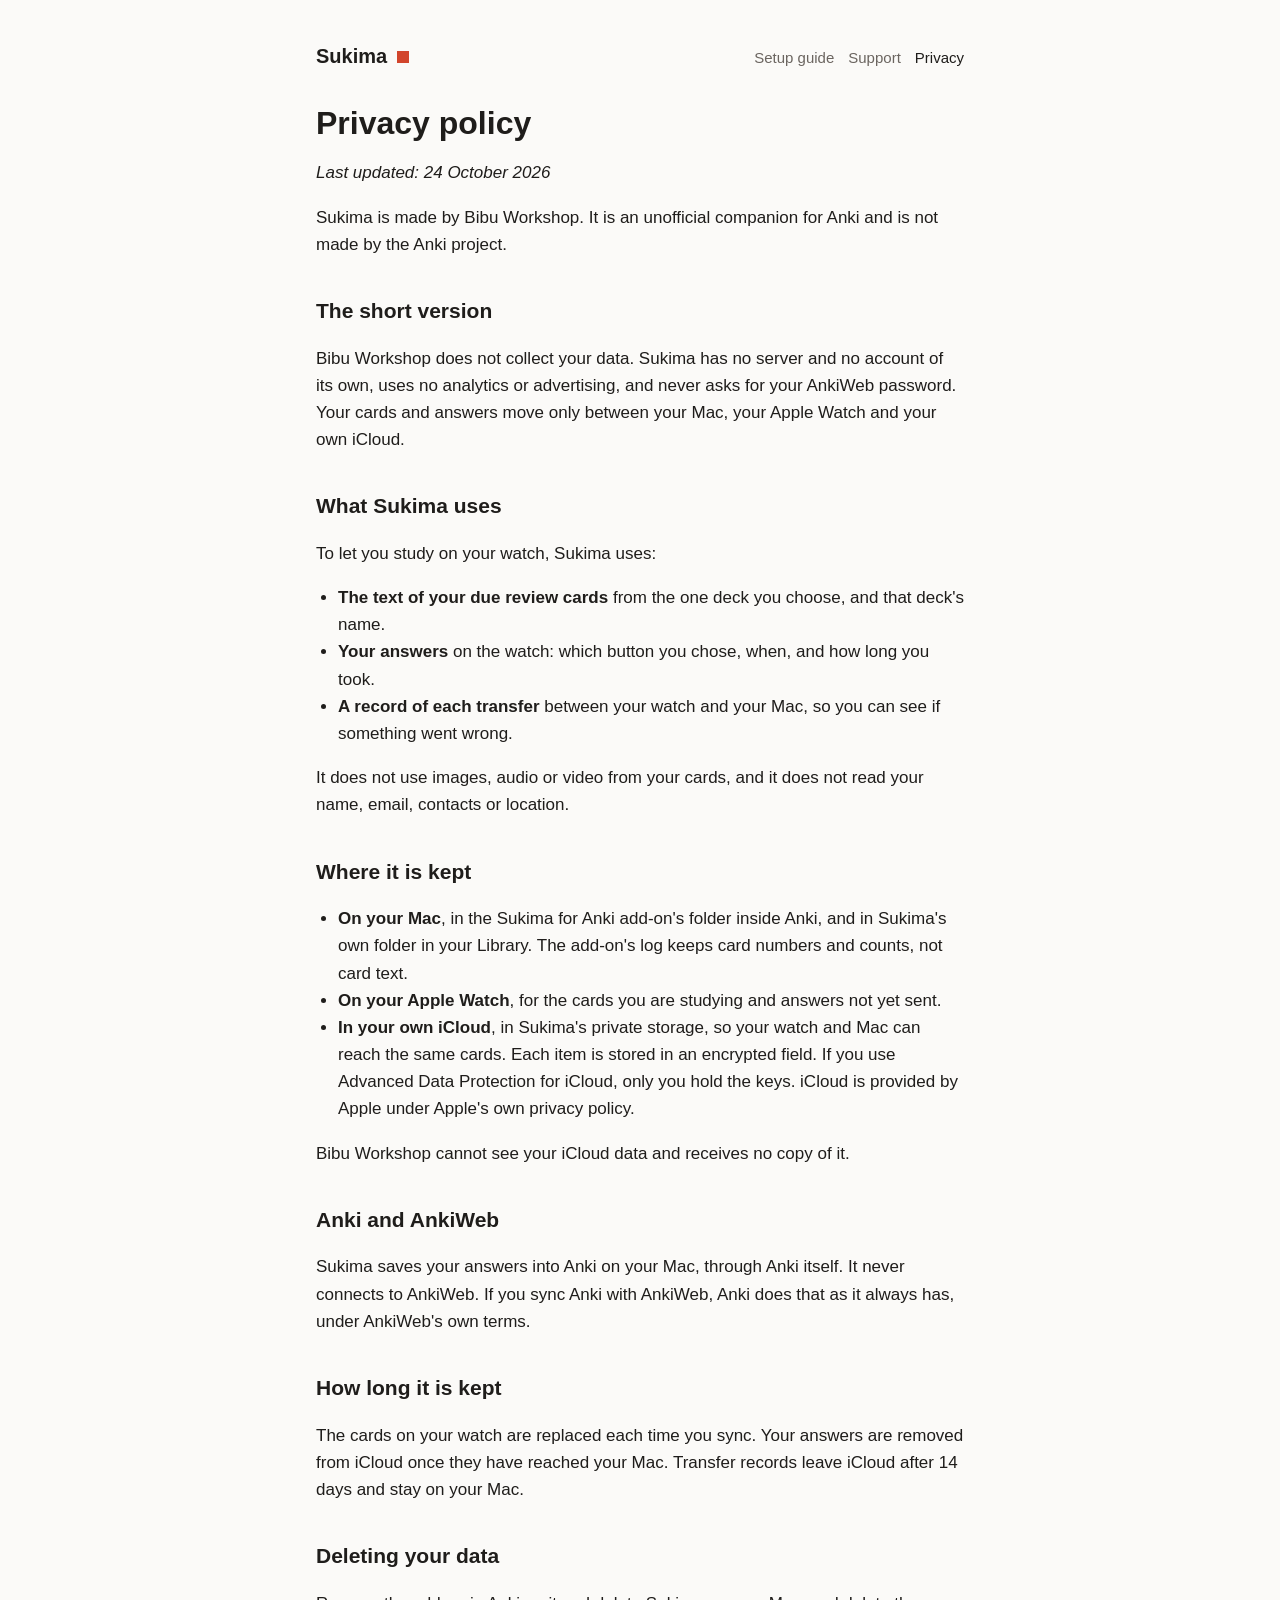
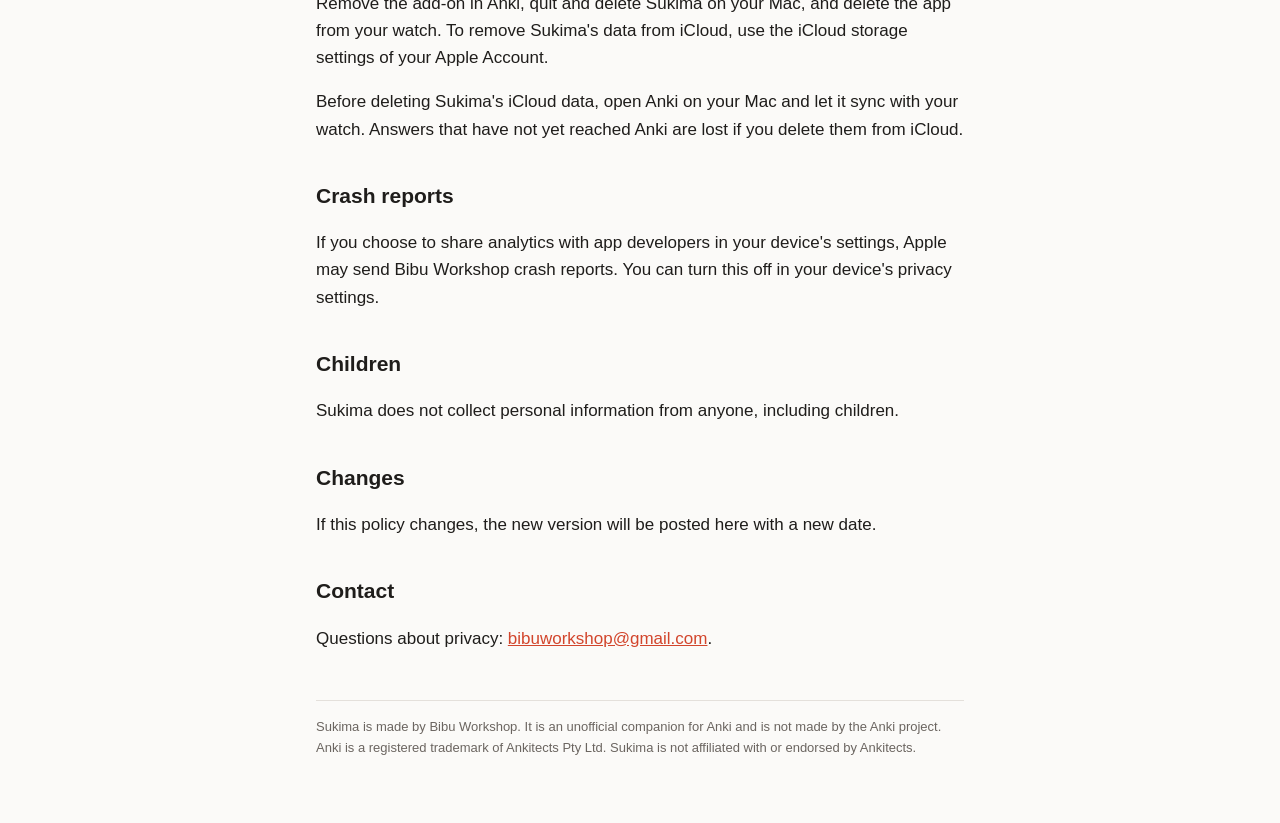
==== privacy/index.html @ 81890bb4 "Support site: home, support, privacy; setup guide placeholder Co-Authored-By: Claude Opus 5.5 <norep" ====
<!doctype html>
<html lang="en">
<head>
<meta charset="utf-8">
<meta name="viewport" content="width=device-width, initial-scale=1">
<title>Sukima privacy policy</title>
<link rel="stylesheet" href="../style.css">
</head>
<body>
<main>
<header><a class="brand" href="../">Sukima</a><span class="mark" aria-hidden="true"></span><nav><a href="../help/">Setup guide</a><a href="../support/">Support</a><a href="../privacy/" aria-current="page">Privacy</a></nav></header>
<h1>Privacy policy</h1>
<p><em>Last updated: 24 October 2026</em></p>
<p>Sukima is made by Bibu Workshop. It is an unofficial companion for Anki and is not made by the Anki project.</p>
<h2>The short version</h2>
<p>Bibu Workshop does not collect your data. Sukima has no server and no account of its own, uses no analytics or advertising, and never asks for your AnkiWeb password. Your cards and answers move only between your Mac, your Apple Watch and your own iCloud.</p>
<h2>What Sukima uses</h2>
<p>To let you study on your watch, Sukima uses:</p>
<ul>
<li><strong>The text of your due review cards</strong> from the one deck you choose, and that deck's name.</li>
<li><strong>Your answers</strong> on the watch: which button you chose, when, and how long you took.</li>
<li><strong>A record of each transfer</strong> between your watch and your Mac, so you can see if something went wrong.</li>
</ul>
<p>It does not use images, audio or video from your cards, and it does not read your name, email, contacts or location.</p>
<h2>Where it is kept</h2>
<ul>
<li><strong>On your Mac</strong>, in the Sukima for Anki add-on's folder inside Anki, and in Sukima's own folder in your Library. The add-on's log keeps card numbers and counts, not card text.</li>
<li><strong>On your Apple Watch</strong>, for the cards you are studying and answers not yet sent.</li>
<li><strong>In your own iCloud</strong>, in Sukima's private storage, so your watch and Mac can reach the same cards. Each item is stored in an encrypted field. If you use Advanced Data Protection for iCloud, only you hold the keys. iCloud is provided by Apple under Apple's own privacy policy.</li>
</ul>
<p>Bibu Workshop cannot see your iCloud data and receives no copy of it.</p>
<h2>Anki and AnkiWeb</h2>
<p>Sukima saves your answers into Anki on your Mac, through Anki itself. It never connects to AnkiWeb. If you sync Anki with AnkiWeb, Anki does that as it always has, under AnkiWeb's own terms.</p>
<h2>How long it is kept</h2>
<p>The cards on your watch are replaced each time you sync. Your answers are removed from iCloud once they have reached your Mac. Transfer records leave iCloud after 14 days and stay on your Mac.</p>
<h2>Deleting your data</h2>
<p>Remove the add-on in Anki, quit and delete Sukima on your Mac, and delete the app from your watch. To remove Sukima's data from iCloud, use the iCloud storage settings of your Apple Account.</p>
<p>Before deleting Sukima's iCloud data, open Anki on your Mac and let it sync with your watch. Answers that have not yet reached Anki are lost if you delete them from iCloud.</p>
<h2>Crash reports</h2>
<p>If you choose to share analytics with app developers in your device's settings, Apple may send Bibu Workshop crash reports. You can turn this off in your device's privacy settings.</p>
<h2>Children</h2>
<p>Sukima does not collect personal information from anyone, including children.</p>
<h2>Changes</h2>
<p>If this policy changes, the new version will be posted here with a new date.</p>
<h2>Contact</h2>
<p>Questions about privacy: <a href="mailto:bibuworkshop@gmail.com">bibuworkshop@gmail.com</a>.</p>
<footer>Sukima is made by Bibu Workshop. It is an unofficial companion for Anki and is not made by the Anki project.<br>Anki is a registered trademark of Ankitects Pty Ltd. Sukima is not affiliated with or endorsed by Ankitects.</footer>
</main>
</body>
</html>
---- style.css ----
:root{--bg:#fbfaf8;--fg:#1f1d1b;--muted:#6b6560;--rule:#e4e0db;--accent:#d2452c}
@media (prefers-color-scheme:dark){:root{--bg:#141312;--fg:#efebe6;--muted:#a39d96;--rule:#34312e;--accent:#e8664d}}
*{box-sizing:border-box}
body{margin:0;background:var(--bg);color:var(--fg);font:17px/1.6 -apple-system,BlinkMacSystemFont,"Helvetica Neue",Helvetica,Arial,sans-serif}
main{max-width:680px;margin:0 auto;padding:40px 16px 64px}
header{display:flex;align-items:baseline;gap:10px;margin-bottom:32px}
.mark{display:inline-block;width:12px;height:12px;background:var(--accent)}
.brand{font-weight:700;font-size:20px;color:var(--fg);text-decoration:none}
nav{margin-left:auto;font-size:15px}
nav a{color:var(--muted);text-decoration:none;margin-left:14px}
nav a:hover,nav a[aria-current]{color:var(--fg)}
h1{font-size:32px;line-height:1.2;margin:0 0 16px}
h2{font-size:21px;margin:36px 0 8px}
h3{font-size:17px;margin:24px 0 4px}
a{color:var(--accent)}
.lead{font-size:20px}
footer{margin-top:48px;padding-top:16px;border-top:1px solid var(--rule);font-size:13px;color:var(--muted)}
ul{padding-left:22px}
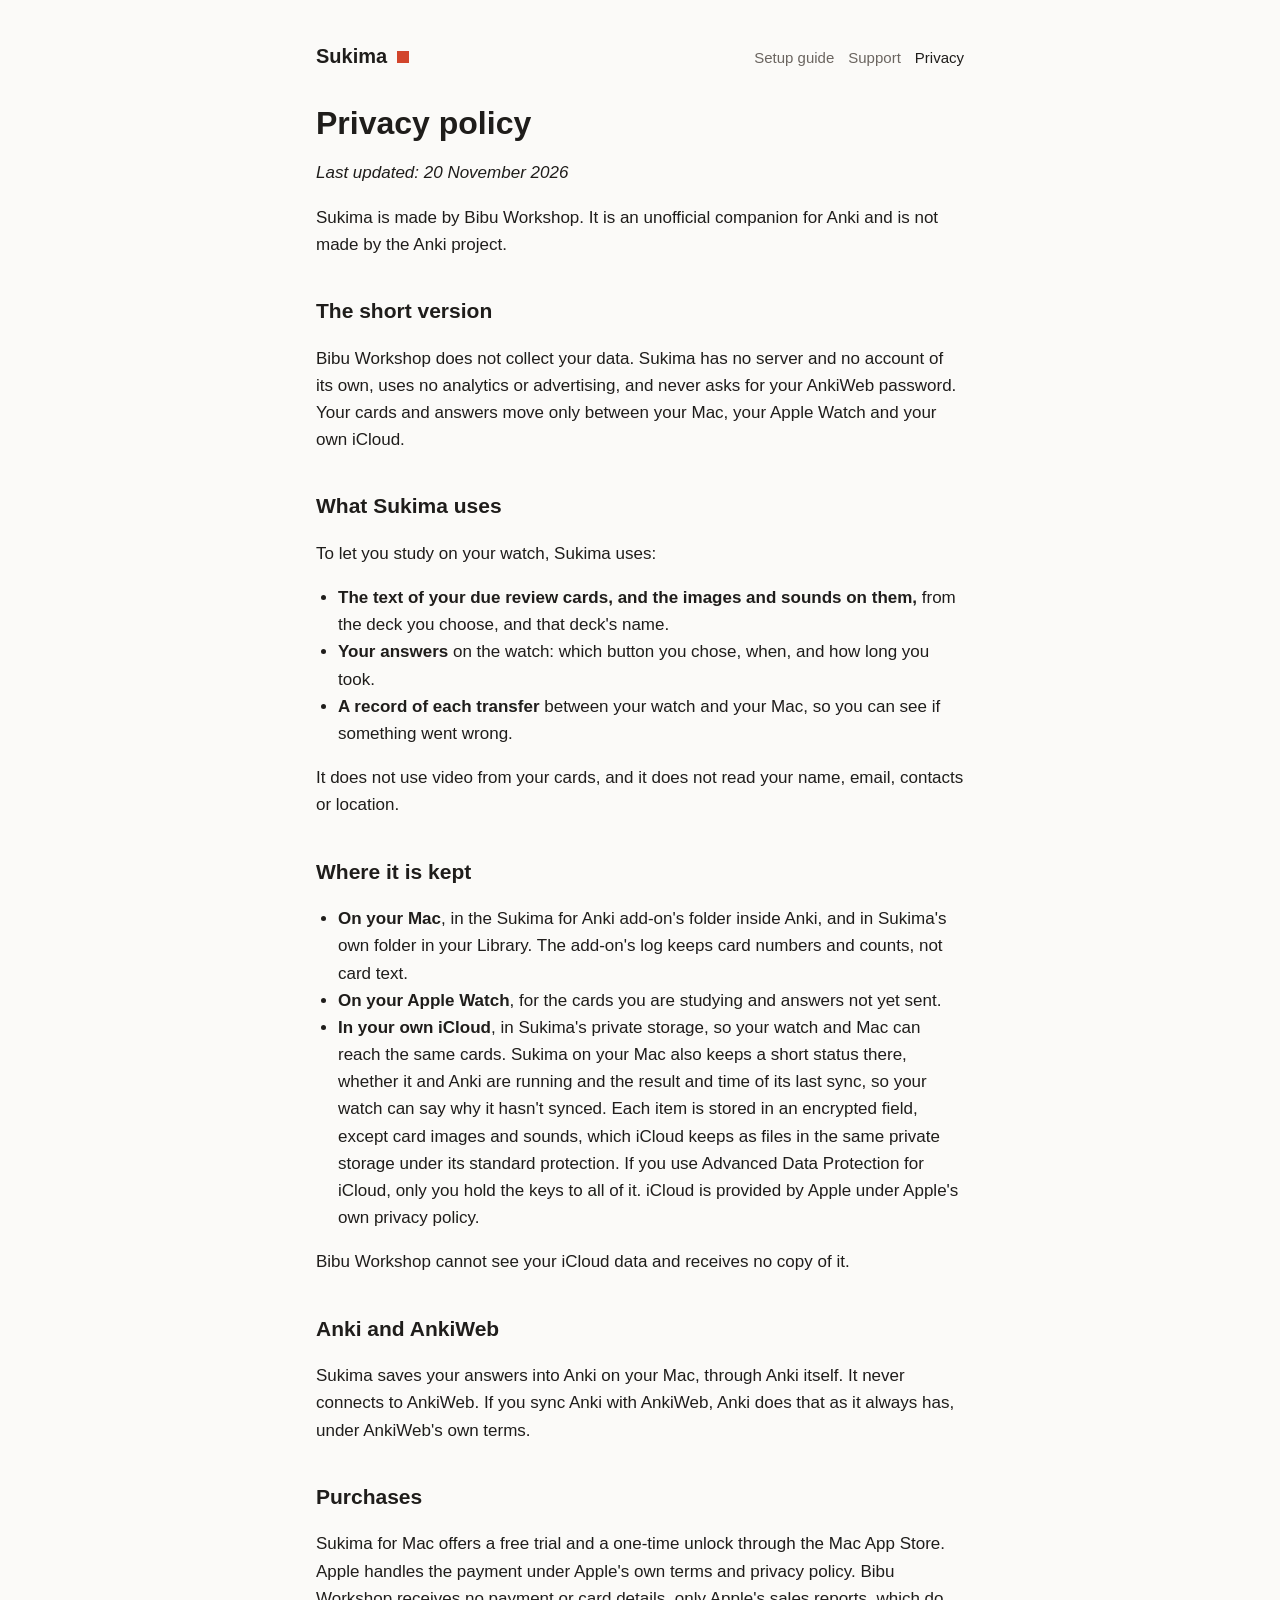
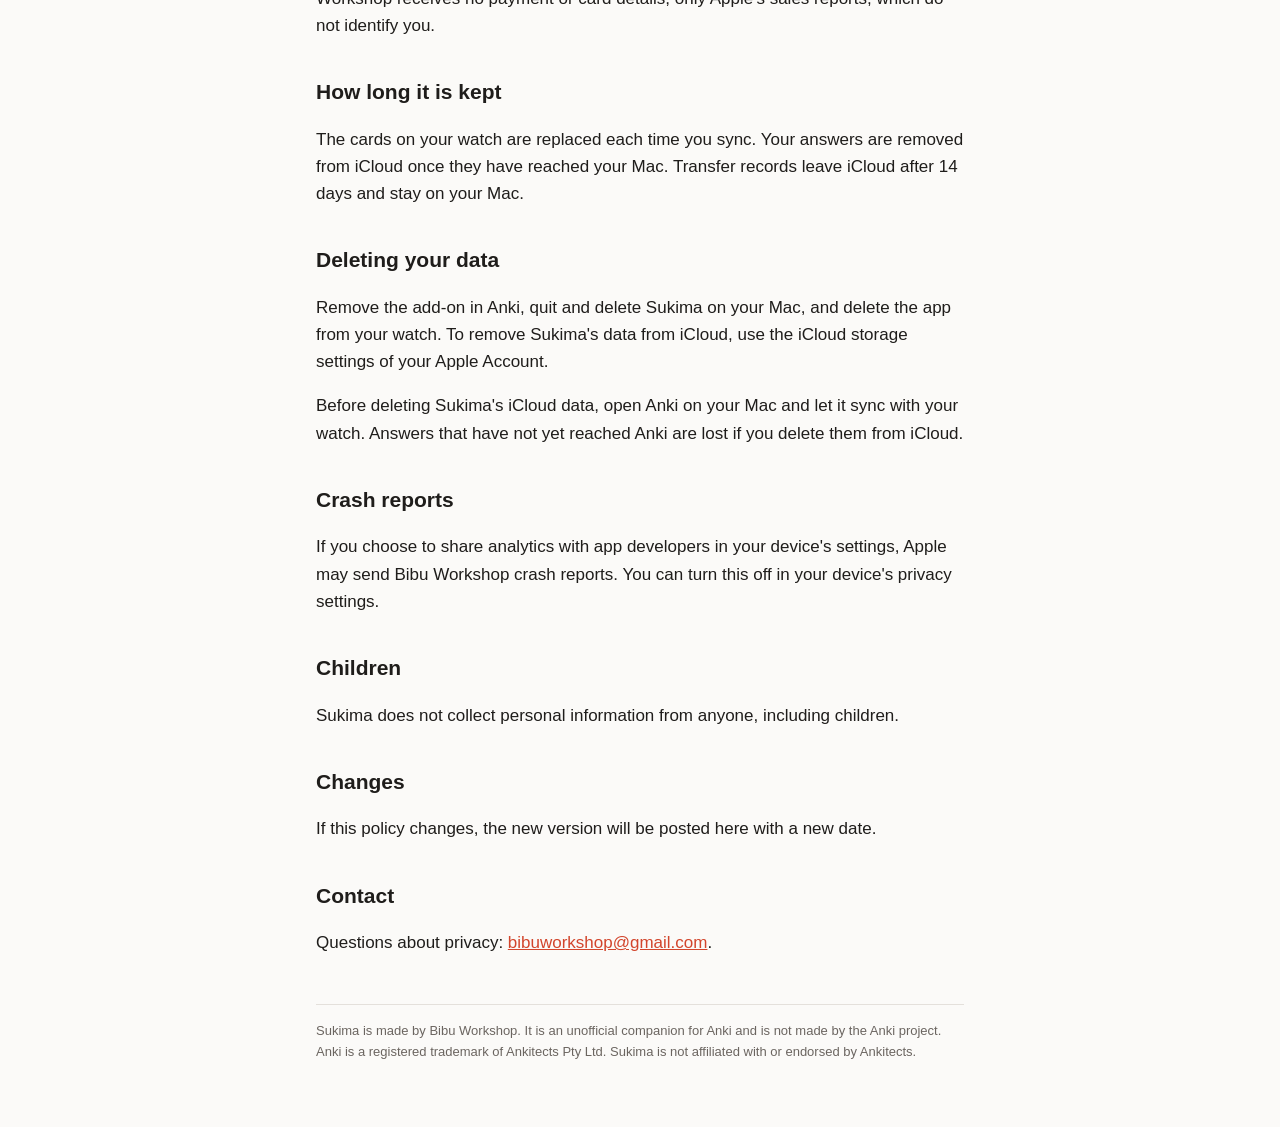
==== commit 28fda1a1: "Privacy policy: images and sounds, the Mac's status, Purchases (privacy-policy.md 0.5, DEC-223) Co-A" ====
--- a/privacy/index.html
+++ b/privacy/index.html
@@ -10,27 +10,29 @@
 <main>
 <header><a class="brand" href="../">Sukima</a><span class="mark" aria-hidden="true"></span><nav><a href="../help/">Setup guide</a><a href="../support/">Support</a><a href="../privacy/" aria-current="page">Privacy</a></nav></header>
 <h1>Privacy policy</h1>
-<p><em>Last updated: 24 October 2026</em></p>
+<p><em>Last updated: 20 November 2026</em></p>
 <p>Sukima is made by Bibu Workshop. It is an unofficial companion for Anki and is not made by the Anki project.</p>
 <h2>The short version</h2>
 <p>Bibu Workshop does not collect your data. Sukima has no server and no account of its own, uses no analytics or advertising, and never asks for your AnkiWeb password. Your cards and answers move only between your Mac, your Apple Watch and your own iCloud.</p>
 <h2>What Sukima uses</h2>
 <p>To let you study on your watch, Sukima uses:</p>
 <ul>
-<li><strong>The text of your due review cards</strong> from the one deck you choose, and that deck's name.</li>
+<li><strong>The text of your due review cards, and the images and sounds on them,</strong> from the deck you choose, and that deck's name.</li>
 <li><strong>Your answers</strong> on the watch: which button you chose, when, and how long you took.</li>
 <li><strong>A record of each transfer</strong> between your watch and your Mac, so you can see if something went wrong.</li>
 </ul>
-<p>It does not use images, audio or video from your cards, and it does not read your name, email, contacts or location.</p>
+<p>It does not use video from your cards, and it does not read your name, email, contacts or location.</p>
 <h2>Where it is kept</h2>
 <ul>
 <li><strong>On your Mac</strong>, in the Sukima for Anki add-on's folder inside Anki, and in Sukima's own folder in your Library. The add-on's log keeps card numbers and counts, not card text.</li>
 <li><strong>On your Apple Watch</strong>, for the cards you are studying and answers not yet sent.</li>
-<li><strong>In your own iCloud</strong>, in Sukima's private storage, so your watch and Mac can reach the same cards. Each item is stored in an encrypted field. If you use Advanced Data Protection for iCloud, only you hold the keys. iCloud is provided by Apple under Apple's own privacy policy.</li>
+<li><strong>In your own iCloud</strong>, in Sukima's private storage, so your watch and Mac can reach the same cards. Sukima on your Mac also keeps a short status there, whether it and Anki are running and the result and time of its last sync, so your watch can say why it hasn't synced. Each item is stored in an encrypted field, except card images and sounds, which iCloud keeps as files in the same private storage under its standard protection. If you use Advanced Data Protection for iCloud, only you hold the keys to all of it. iCloud is provided by Apple under Apple's own privacy policy.</li>
 </ul>
 <p>Bibu Workshop cannot see your iCloud data and receives no copy of it.</p>
 <h2>Anki and AnkiWeb</h2>
 <p>Sukima saves your answers into Anki on your Mac, through Anki itself. It never connects to AnkiWeb. If you sync Anki with AnkiWeb, Anki does that as it always has, under AnkiWeb's own terms.</p>
+<h2>Purchases</h2>
+<p>Sukima for Mac offers a free trial and a one-time unlock through the Mac App Store. Apple handles the payment under Apple's own terms and privacy policy. Bibu Workshop receives no payment or card details, only Apple's sales reports, which do not identify you.</p>
 <h2>How long it is kept</h2>
 <p>The cards on your watch are replaced each time you sync. Your answers are removed from iCloud once they have reached your Mac. Transfer records leave iCloud after 14 days and stay on your Mac.</p>
 <h2>Deleting your data</h2>
